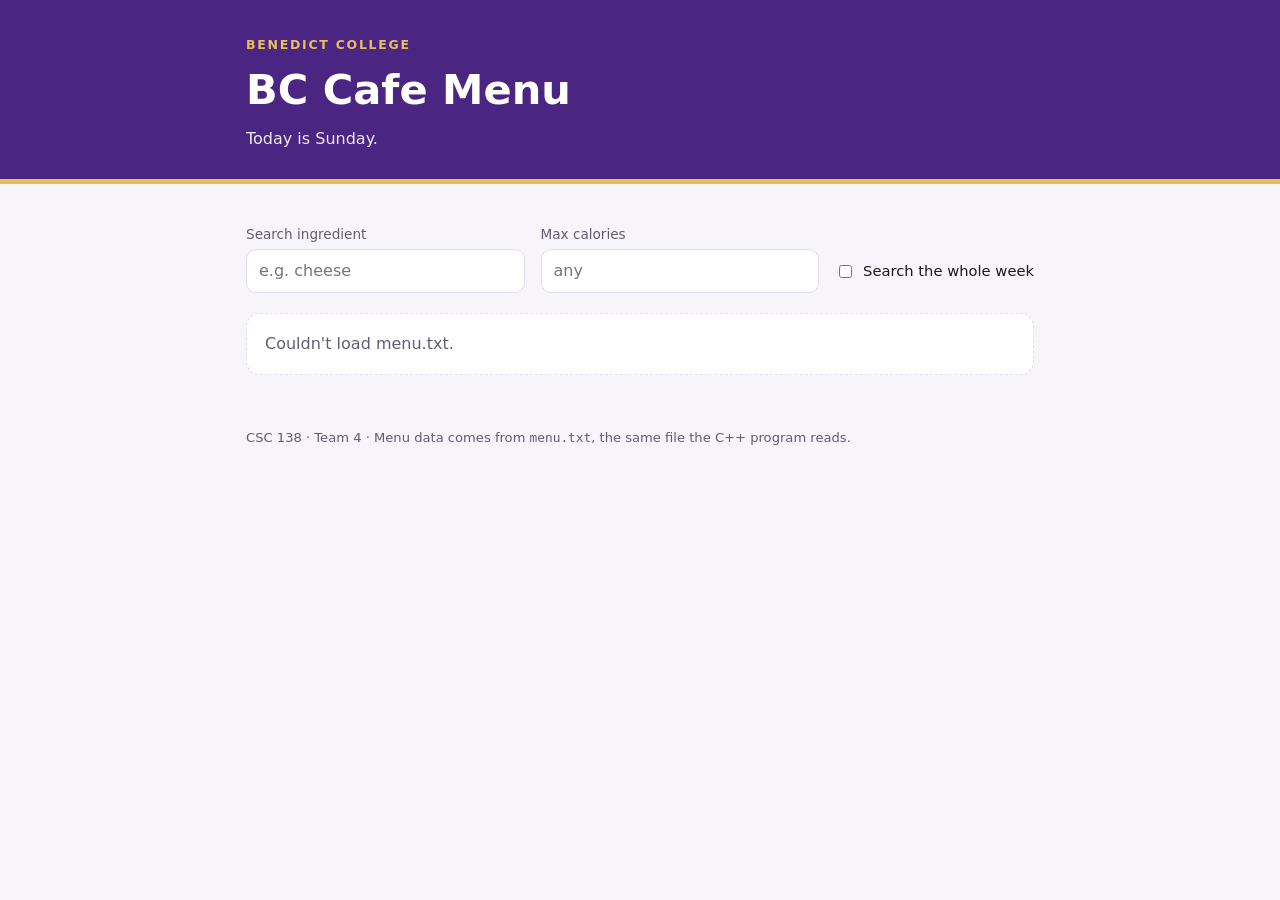
==== site/index.html @ 8dce64fe "BC Cafe menu: C++ program, tests, and website Co-Authored-By: Claude Opus 5.5 <noreply@anthropic.com" ====
<!doctype html>
<html lang="en">
<head>
  <meta charset="utf-8">
  <meta name="viewport" content="width=device-width, initial-scale=1">
  <title>BC Cafe Menu</title>
  <meta name="description" content="What the Benedict College cafe is serving today.">
  <link rel="stylesheet" href="style.css">
</head>
<body>
  <header class="top">
    <div class="wrap">
      <p class="eyebrow">Benedict College</p>
      <h1>BC Cafe Menu</h1>
      <p class="today-line" id="todayLine">Loading…</p>
    </div>
  </header>

  <main class="wrap">
    <nav class="days" id="dayTabs" aria-label="Day of the week"></nav>

    <section class="tools" aria-label="Filters">
      <label class="field">
        <span>Search ingredient</span>
        <input id="search" type="search" placeholder="e.g. cheese" autocomplete="off">
      </label>
      <label class="field">
        <span>Max calories</span>
        <input id="maxCal" type="number" min="10" max="1000" step="10" placeholder="any">
      </label>
      <label class="check">
        <input id="allWeek" type="checkbox">
        <span>Search the whole week</span>
      </label>
    </section>

    <div id="results" aria-live="polite"></div>
  </main>

  <footer class="wrap foot">
    <p>CSC 138 · Team 4 · Menu data comes from <code>menu.txt</code>, the same file the C++ program reads.</p>
  </footer>

  <script src="app.js"></script>
</body>
</html>
---- site/style.css ----
:root {
  --bg: #f7f5fa;
  --surface: #ffffff;
  --text: #1d1726;
  --muted: #645b70;
  --line: #e3dcec;
  --purple: #4b2582;
  --purple-soft: #ece4f7;
  --gold: #c99a1a;
  --gold-soft: #fbf1d6;
  --radius: 14px;
  font-family: system-ui, -apple-system, "Segoe UI", Roboto, sans-serif;
}

@media (prefers-color-scheme: dark) {
  :root {
    --bg: #131019;
    --surface: #1d1826;
    --text: #efeaf6;
    --muted: #a69cb4;
    --line: #2f2840;
    --purple: #b597ec;
    --purple-soft: #2b2140;
    --gold: #e6bf55;
    --gold-soft: #33290f;
  }
}

* { box-sizing: border-box; }

body {
  margin: 0;
  background: var(--bg);
  color: var(--text);
  line-height: 1.5;
}

.wrap {
  max-width: 820px;
  margin: 0 auto;
  padding: 0 16px;
}

.top {
  background: #4b2582;
  color: #fff;
  padding: 36px 0 28px;
  border-bottom: 5px solid #e6bf55;
}
.eyebrow {
  margin: 0;
  text-transform: uppercase;
  letter-spacing: .14em;
  font-size: .78rem;
  color: #e6bf55;
  font-weight: 600;
}
.top h1 { margin: 4px 0 6px; font-size: clamp(1.8rem, 6vw, 2.6rem); }
.today-line { margin: 0; opacity: .9; }

.days {
  display: flex;
  gap: 6px;
  overflow-x: auto;
  padding: 20px 0 4px;
  scrollbar-width: thin;
}
.days button {
  flex: 0 0 auto;
  border: 1px solid var(--line);
  background: var(--surface);
  color: var(--text);
  border-radius: 999px;
  padding: 8px 14px;
  font: inherit;
  font-size: .92rem;
  cursor: pointer;
}
.days button[aria-pressed="true"] {
  background: var(--purple);
  border-color: var(--purple);
  color: var(--bg);
  font-weight: 600;
}
.days button .dot {
  display: inline-block;
  width: 6px; height: 6px;
  border-radius: 50%;
  background: var(--gold);
  margin-left: 6px;
  vertical-align: middle;
}

.tools {
  display: flex;
  flex-wrap: wrap;
  gap: 12px 16px;
  align-items: end;
  margin: 16px 0 8px;
}
.field { display: grid; gap: 4px; font-size: .85rem; color: var(--muted); flex: 1 1 160px; }
.field input {
  font: inherit;
  font-size: 1rem;
  color: var(--text);
  background: var(--surface);
  border: 1px solid var(--line);
  border-radius: 10px;
  padding: 9px 12px;
  width: 100%;
}
.field input:focus { outline: 2px solid var(--purple); outline-offset: 1px; }
.check { display: flex; gap: 8px; align-items: center; font-size: .92rem; padding-bottom: 10px; }

.meal { margin: 22px 0; }
.meal h2 {
  font-size: .8rem;
  text-transform: uppercase;
  letter-spacing: .12em;
  color: var(--muted);
  margin: 0 0 8px;
}
.day-heading { font-size: 1.25rem; margin: 28px 0 0; }

.card {
  background: var(--surface);
  border: 1px solid var(--line);
  border-radius: var(--radius);
  padding: 14px 16px;
  margin-bottom: 10px;
  display: grid;
  grid-template-columns: 1fr auto;
  gap: 4px 12px;
}
.card h3 { margin: 0; font-size: 1.08rem; }
.cal {
  align-self: start;
  background: var(--gold-soft);
  color: var(--text);
  border-radius: 999px;
  padding: 2px 10px;
  font-size: .85rem;
  font-weight: 600;
  white-space: nowrap;
}
.where { grid-column: 1 / -1; font-size: .8rem; color: var(--purple); font-weight: 600; margin: 0; }
.ingredients { grid-column: 1 / -1; display: flex; flex-wrap: wrap; gap: 6px; margin: 6px 0 0; padding: 0; list-style: none; }
.ingredients li {
  font-size: .82rem;
  background: var(--purple-soft);
  border-radius: 6px;
  padding: 2px 8px;
}
.ingredients li.hit { background: var(--gold); color: #1d1726; font-weight: 600; }

.empty { color: var(--muted); font-style: italic; margin: 4px 0 0; }
.notice {
  background: var(--surface);
  border: 1px dashed var(--line);
  border-radius: var(--radius);
  padding: 18px;
  color: var(--muted);
  margin-top: 20px;
}

.foot { color: var(--muted); font-size: .82rem; padding-top: 24px; padding-bottom: 40px; }
.foot code { font-size: .8rem; }
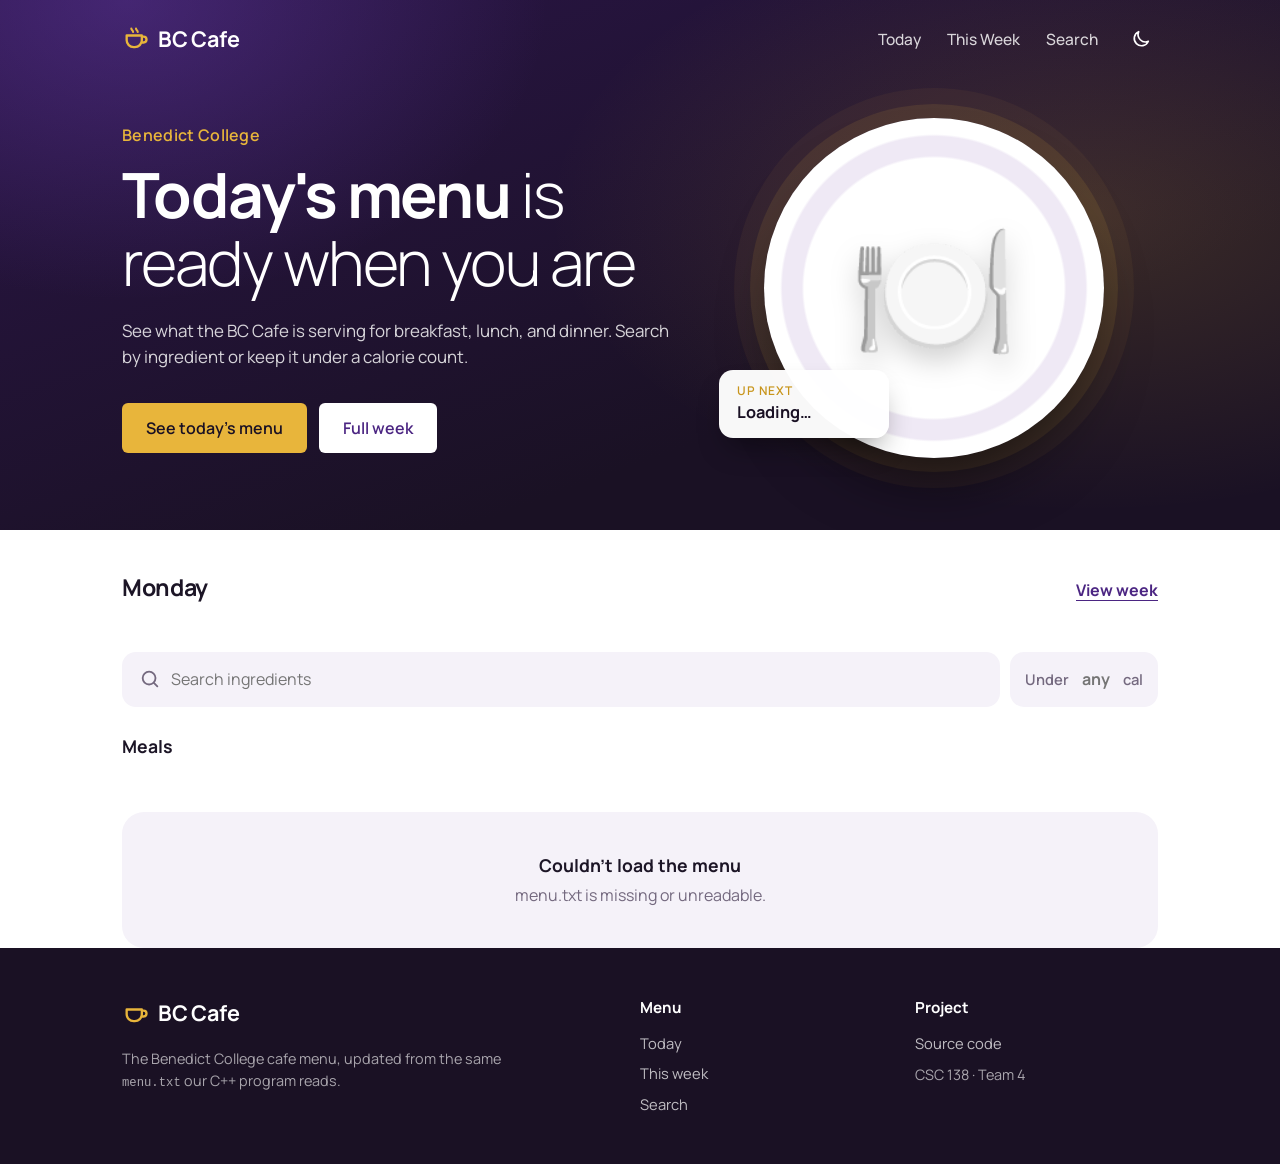
==== commit 0631b01c: "Redesign website: purple & gold, Manrope, app-style cards and detail sheet Co-Authored-By: Claude Op" ====
--- a/site/index.html
+++ b/site/index.html
@@ -2,44 +2,156 @@
 <html lang="en">
 <head>
   <meta charset="utf-8">
-  <meta name="viewport" content="width=device-width, initial-scale=1">
+  <meta name="viewport" content="width=device-width, initial-scale=1, viewport-fit=cover">
   <title>BC Cafe Menu</title>
   <meta name="description" content="What the Benedict College cafe is serving today.">
+  <meta name="theme-color" content="#1a1124">
+  <link rel="preload" href="fonts/Manrope-Variable.woff" as="font" type="font/woff" crossorigin>
   <link rel="stylesheet" href="style.css">
+  <script>
+    try { var t = localStorage.getItem("bc-theme"); if (t) document.documentElement.dataset.theme = t; } catch (e) {}
+  </script>
 </head>
 <body>
-  <header class="top">
-    <div class="wrap">
-      <p class="eyebrow">Benedict College</p>
-      <h1>BC Cafe Menu</h1>
-      <p class="today-line" id="todayLine">Loading…</p>
+  <!-- HERO -->
+  <header class="hero" id="top">
+    <nav class="nav wrap">
+      <a class="brand" href="#top" aria-label="BC Cafe home">
+        <svg viewBox="0 0 24 24" aria-hidden="true"><path d="M4 9h13v4a6 6 0 0 1-6 6H10a6 6 0 0 1-6-6V9Zm13 1h1.5a2.5 2.5 0 0 1 0 5H17" fill="none" stroke="currentColor" stroke-width="2" stroke-linejoin="round"/><path d="M8 3c0 1.5 1.5 1.5 1.5 3M12 3c0 1.5 1.5 1.5 1.5 3" fill="none" stroke="currentColor" stroke-width="1.8" stroke-linecap="round"/></svg>
+        <span>BC Cafe</span>
+      </a>
+      <div class="nav-links">
+        <a href="#menu" data-jump="today">Today</a>
+        <a href="#menu" data-jump="week">This Week</a>
+        <a href="#menu" data-jump="search">Search</a>
+        <button class="icon-btn" id="themeBtn" type="button" aria-label="Toggle dark mode">
+          <svg viewBox="0 0 24 24" aria-hidden="true"><path d="M20 14.5A8 8 0 0 1 9.5 4a8 8 0 1 0 10.5 10.5Z" fill="none" stroke="currentColor" stroke-width="1.8" stroke-linejoin="round"/></svg>
+        </button>
+      </div>
+    </nav>
+
+    <div class="hero-body wrap">
+      <div class="hero-copy">
+        <p class="kicker" id="heroDate">Benedict College</p>
+        <h1><strong>Today's menu</strong> is<br>ready when you are</h1>
+        <p class="lede">See what the BC Cafe is serving for breakfast, lunch, and dinner. Search by ingredient or keep it under a calorie count.</p>
+        <div class="hero-actions">
+          <a class="btn btn-gold" href="#menu" data-jump="today">See today's menu</a>
+          <a class="btn btn-ghost" href="#menu" data-jump="week">Full week</a>
+        </div>
+      </div>
+
+      <div class="hero-plate" aria-hidden="true">
+        <div class="plate"><span id="heroEmoji">🍽️</span></div>
+        <div class="hero-tag" id="heroTag">
+          <span class="tag-label">Up next</span>
+          <span class="tag-name">Loading…</span>
+        </div>
+      </div>
     </div>
   </header>
 
-  <main class="wrap">
-    <nav class="days" id="dayTabs" aria-label="Day of the week"></nav>
+  <main id="menu" class="wrap">
+    <!-- Featured banner (like the app's promo card) -->
+    <section class="feature" id="feature" hidden>
+      <div class="feature-copy">
+        <p class="feature-label" id="featureLabel">Today's lunch</p>
+        <h2 id="featureName">—</h2>
+        <button class="pill-light" id="featureBtn" type="button">View details</button>
+      </div>
+      <div class="feature-art" id="featureArt" aria-hidden="true"></div>
+    </section>
 
-    <section class="tools" aria-label="Filters">
-      <label class="field">
-        <span>Search ingredient</span>
-        <input id="search" type="search" placeholder="e.g. cheese" autocomplete="off">
+    <!-- Day picker -->
+    <div class="section-head">
+      <h2 id="dayTitle">Monday</h2>
+      <button class="link-btn" id="weekToggle" type="button">View week</button>
+    </div>
+    <div class="days" id="dayTabs" role="tablist" aria-label="Day of the week"></div>
+
+    <!-- Search + calories -->
+    <div class="filters">
+      <label class="search">
+        <svg viewBox="0 0 24 24" aria-hidden="true"><circle cx="11" cy="11" r="7" fill="none" stroke="currentColor" stroke-width="2"/><path d="m20 20-3.5-3.5" stroke="currentColor" stroke-width="2" stroke-linecap="round"/></svg>
+        <input id="search" type="search" placeholder="Search ingredients" autocomplete="off" aria-label="Search ingredient">
       </label>
-      <label class="field">
-        <span>Max calories</span>
-        <input id="maxCal" type="number" min="10" max="1000" step="10" placeholder="any">
+      <label class="cal-filter">
+        <span>Under</span>
+        <input id="maxCal" type="number" min="10" max="1000" step="50" placeholder="any" aria-label="Maximum calories">
+        <span>cal</span>
       </label>
-      <label class="check">
-        <input id="allWeek" type="checkbox">
-        <span>Search the whole week</span>
-      </label>
-    </section>
+    </div>
+
+    <!-- Meal chips -->
+    <div class="section-head small">
+      <h3>Meals</h3>
+    </div>
+    <div class="chips" id="mealChips"></div>
 
     <div id="results" aria-live="polite"></div>
   </main>
 
-  <footer class="wrap foot">
-    <p>CSC 138 · Team 4 · Menu data comes from <code>menu.txt</code>, the same file the C++ program reads.</p>
+  <footer class="footer">
+    <div class="wrap footer-grid">
+      <div>
+        <a class="brand" href="#top">
+          <svg viewBox="0 0 24 24" aria-hidden="true"><path d="M4 9h13v4a6 6 0 0 1-6 6H10a6 6 0 0 1-6-6V9Zm13 1h1.5a2.5 2.5 0 0 1 0 5H17" fill="none" stroke="currentColor" stroke-width="2" stroke-linejoin="round"/></svg>
+          <span>BC Cafe</span>
+        </a>
+        <p class="muted">The Benedict College cafe menu, updated from the same <code>menu.txt</code> our C++ program reads.</p>
+      </div>
+      <div>
+        <h4>Menu</h4>
+        <a href="#menu" data-jump="today">Today</a>
+        <a href="#menu" data-jump="week">This week</a>
+        <a href="#menu" data-jump="search">Search</a>
+      </div>
+      <div>
+        <h4>Project</h4>
+        <a href="https://github.com/plutani07/bc-cafe-menu">Source code</a>
+        <span class="muted">CSC 138 · Team 4</span>
+      </div>
+    </div>
   </footer>
+
+  <!-- Mobile bottom nav (like the app) -->
+  <nav class="bottom-nav" aria-label="Quick navigation">
+    <button type="button" data-jump="today" class="active" aria-label="Today">
+      <svg viewBox="0 0 24 24" aria-hidden="true"><path d="M4 11 12 4l8 7v8a1 1 0 0 1-1 1h-4v-6H9v6H5a1 1 0 0 1-1-1v-8Z" fill="none" stroke="currentColor" stroke-width="1.8" stroke-linejoin="round"/></svg>
+      <span>Today</span>
+    </button>
+    <button type="button" data-jump="week" aria-label="This week">
+      <svg viewBox="0 0 24 24" aria-hidden="true"><rect x="4" y="5" width="16" height="15" rx="2" fill="none" stroke="currentColor" stroke-width="1.8"/><path d="M4 10h16M9 3v4M15 3v4" stroke="currentColor" stroke-width="1.8" stroke-linecap="round"/></svg>
+      <span>Week</span>
+    </button>
+    <button type="button" data-jump="search" aria-label="Search">
+      <svg viewBox="0 0 24 24" aria-hidden="true"><circle cx="11" cy="11" r="7" fill="none" stroke="currentColor" stroke-width="1.8"/><path d="m20 20-3.5-3.5" stroke="currentColor" stroke-width="1.8" stroke-linecap="round"/></svg>
+      <span>Search</span>
+    </button>
+  </nav>
+
+  <!-- Item detail sheet (like the app's detail screen) -->
+  <div class="sheet-backdrop" id="sheetBackdrop" hidden></div>
+  <section class="sheet" id="sheet" role="dialog" aria-modal="true" aria-labelledby="sheetName" hidden>
+    <div class="sheet-art" id="sheetArt">
+      <button class="round-btn" id="sheetClose" type="button" aria-label="Close">
+        <svg viewBox="0 0 24 24" aria-hidden="true"><path d="m15 5-7 7 7 7" fill="none" stroke="currentColor" stroke-width="2.2" stroke-linecap="round" stroke-linejoin="round"/></svg>
+      </button>
+    </div>
+    <div class="sheet-body">
+      <h2 id="sheetName">—</h2>
+      <p class="sheet-meta" id="sheetMeta"></p>
+      <h3>Calories</h3>
+      <div class="cal-meter"><div class="cal-fill" id="sheetCalFill"></div></div>
+      <p class="cal-note" id="sheetCalNote"></p>
+      <h3>Ingredients</h3>
+      <ul class="sheet-ingredients" id="sheetIngredients"></ul>
+      <div class="sheet-bar">
+        <span id="sheetWhen">—</span>
+        <strong id="sheetCal">— cal</strong>
+      </div>
+    </div>
+  </section>
 
   <script src="app.js"></script>
 </body>
--- a/site/style.css
+++ b/site/style.css
@@ -1,167 +1,636 @@
+/* BC Cafe — Benedict purple & gold, Manrope */
+@font-face {
+  font-family: "Manrope";
+  src: url("fonts/Manrope-Variable.woff") format("woff");
+  font-weight: 200 800;
+  font-style: normal;
+  font-display: swap;
+}
+
 :root {
-  --bg: #f7f5fa;
-  --surface: #ffffff;
-  --text: #1d1726;
-  --muted: #645b70;
-  --line: #e3dcec;
   --purple: #4b2582;
-  --purple-soft: #ece4f7;
-  --gold: #c99a1a;
-  --gold-soft: #fbf1d6;
-  --radius: 14px;
-  font-family: system-ui, -apple-system, "Segoe UI", Roboto, sans-serif;
+  --purple-deep: #2a1547;
+  --purple-ink: #1a1124;
+  --gold: #e8b53b;
+  --gold-deep: #c8951c;
+
+  --bg: #ffffff;
+  --surface: #f5f2f9;
+  --card: #ffffff;
+  --text: #1c1526;
+  --muted: #74697f;
+  --line: #ebe5f1;
+  --chip: #f1edf6;
+  --accent: var(--purple);
+  --accent-text: #ffffff;
+  --shadow: 0 10px 30px -12px rgba(42, 21, 71, .18);
+
+  --radius: 18px;
+  font-family: "Manrope", system-ui, -apple-system, "Segoe UI", sans-serif;
 }
 
 @media (prefers-color-scheme: dark) {
-  :root {
-    --bg: #131019;
-    --surface: #1d1826;
-    --text: #efeaf6;
-    --muted: #a69cb4;
-    --line: #2f2840;
-    --purple: #b597ec;
-    --purple-soft: #2b2140;
-    --gold: #e6bf55;
-    --gold-soft: #33290f;
+  :root:not([data-theme="light"]) {
+    --bg: #141019;
+    --surface: #1c1723;
+    --card: #211b29;
+    --text: #f2edf7;
+    --muted: #a99db6;
+    --line: #2e2639;
+    --chip: #2a2333;
+    --accent: var(--gold);
+    --accent-text: #1a1124;
+    --shadow: 0 10px 30px -12px rgba(0, 0, 0, .5);
   }
 }
+:root[data-theme="dark"] {
+  --bg: #141019;
+  --surface: #1c1723;
+  --card: #211b29;
+  --text: #f2edf7;
+  --muted: #a99db6;
+  --line: #2e2639;
+  --chip: #2a2333;
+  --accent: var(--gold);
+  --accent-text: #1a1124;
+  --shadow: 0 10px 30px -12px rgba(0, 0, 0, .5);
+}
 
 * { box-sizing: border-box; }
-
+html { scroll-behavior: smooth; }
 body {
   margin: 0;
   background: var(--bg);
   color: var(--text);
-  line-height: 1.5;
-}
-
-.wrap {
-  max-width: 820px;
-  margin: 0 auto;
-  padding: 0 16px;
-}
-
-.top {
-  background: #4b2582;
+  line-height: 1.55;
+  -webkit-font-smoothing: antialiased;
+}
+button { font: inherit; }
+a { color: inherit; }
+svg { width: 22px; height: 22px; flex: none; }
+
+.wrap { max-width: 1100px; margin: 0 auto; padding: 0 16px; }
+@media (min-width: 720px) { .wrap { padding: 0 32px; } }
+
+/* ---------- HERO ---------- */
+.hero {
   color: #fff;
-  padding: 36px 0 28px;
-  border-bottom: 5px solid #e6bf55;
-}
-.eyebrow {
+  background:
+    radial-gradient(900px 500px at 85% 40%, rgba(232, 181, 59, .16), transparent 60%),
+    radial-gradient(700px 500px at 10% 0%, rgba(120, 70, 200, .35), transparent 60%),
+    linear-gradient(160deg, #2a1547 0%, #1a1124 70%);
+  padding-bottom: 72px;
+  position: relative;
+  overflow: hidden;
+}
+.nav {
+  display: flex;
+  align-items: center;
+  justify-content: space-between;
+  padding-top: 22px;
+  padding-bottom: 22px;
+}
+.brand {
+  display: inline-flex;
+  align-items: center;
+  gap: 8px;
+  text-decoration: none;
+  font-weight: 700;
+  font-size: 1.35rem;
+  letter-spacing: -.01em;
+}
+.brand svg { width: 28px; height: 28px; color: var(--gold); }
+.nav-links { display: flex; align-items: center; gap: 26px; }
+.nav-links a {
+  text-decoration: none;
+  font-weight: 500;
+  opacity: .82;
+  font-size: .97rem;
+}
+.nav-links a:hover { opacity: 1; }
+.icon-btn {
+  background: none;
+  border: 0;
+  color: inherit;
+  cursor: pointer;
+  padding: 6px;
+  border-radius: 50%;
+  display: grid;
+  place-items: center;
+}
+.icon-btn:hover { background: rgba(255,255,255,.08); }
+@media (max-width: 719px) {
+  .nav-links a { display: none; }
+}
+
+.hero-body {
+  display: grid;
+  grid-template-columns: 1.1fr .9fr;
+  align-items: center;
+  gap: 40px;
+  padding-top: 40px;
+}
+.kicker {
+  color: var(--gold);
+  font-weight: 600;
+  letter-spacing: .02em;
+  margin: 0 0 14px;
+}
+.hero h1 {
+  font-weight: 300;
+  font-size: clamp(2.2rem, 5.4vw, 3.9rem);
+  line-height: 1.08;
+  letter-spacing: -.025em;
   margin: 0;
-  text-transform: uppercase;
-  letter-spacing: .14em;
-  font-size: .78rem;
-  color: #e6bf55;
+}
+.hero h1 strong { font-weight: 700; }
+.lede {
+  font-size: 1.06rem;
+  max-width: 34em;
+  opacity: .82;
+  margin: 22px 0 32px;
+}
+.hero-actions { display: flex; flex-wrap: wrap; gap: 12px; }
+.btn {
+  display: inline-flex;
+  align-items: center;
+  justify-content: center;
+  text-decoration: none;
   font-weight: 600;
-}
-.top h1 { margin: 4px 0 6px; font-size: clamp(1.8rem, 6vw, 2.6rem); }
-.today-line { margin: 0; opacity: .9; }
-
+  padding: 13px 24px;
+  border-radius: 6px;
+  transition: transform .15s ease, background .15s ease;
+}
+.btn:hover { transform: translateY(-1px); }
+.btn-gold { background: var(--gold); color: #1a1124; }
+.btn-gold:hover { background: #f2c457; }
+.btn-ghost { background: #fff; color: var(--purple); }
+
+.hero-plate { position: relative; display: grid; place-items: center; min-height: 340px; }
+.plate {
+  width: min(340px, 70vw);
+  aspect-ratio: 1;
+  border-radius: 50%;
+  display: grid;
+  place-items: center;
+  background:
+    radial-gradient(circle at 50% 50%, #fff 0 54%, #efe9f5 55% 63%, #fff 64% 100%);
+  box-shadow:
+    0 40px 60px -20px rgba(0,0,0,.6),
+    0 0 0 14px rgba(232,181,59,.10),
+    0 0 0 30px rgba(232,181,59,.05);
+}
+.plate span { font-size: clamp(5rem, 13vw, 8.5rem); line-height: 1; filter: drop-shadow(0 12px 14px rgba(0,0,0,.18)); }
+.hero-tag {
+  position: absolute;
+  bottom: 6%;
+  left: 2%;
+  background: rgba(255,255,255,.97);
+  color: var(--purple-ink);
+  border-radius: 14px;
+  padding: 12px 18px;
+  box-shadow: 0 16px 30px -10px rgba(0,0,0,.45);
+  display: grid;
+  min-width: 170px;
+}
+.tag-label { font-size: .75rem; font-weight: 600; color: var(--gold-deep); text-transform: uppercase; letter-spacing: .08em; }
+.tag-name { font-weight: 700; font-size: 1.02rem; }
+
+@media (max-width: 859px) {
+  .hero { padding-bottom: 48px; }
+  .hero-body { grid-template-columns: 1fr; gap: 28px; padding-top: 16px; }
+  .hero-plate { min-height: 0; order: -1; justify-items: center; }
+  .plate { width: min(190px, 52vw); }
+  .lede { font-size: 1rem; margin: 16px 0 24px; }
+  .hero-tag { left: auto; right: 0; bottom: 0; min-width: 0; padding: 10px 14px; }
+}
+
+/* ---------- MAIN ---------- */
+main { padding-top: 0; padding-bottom: 60px; }
+
+.feature {
+  position: relative;
+  margin-top: -36px;
+  background: linear-gradient(120deg, var(--purple) 0%, #6a3bb0 100%);
+  color: #fff;
+  border-radius: 22px;
+  padding: 26px 26px;
+  display: grid;
+  grid-template-columns: 1fr auto;
+  align-items: center;
+  overflow: hidden;
+  box-shadow: 0 24px 40px -22px rgba(75, 37, 130, .7);
+  z-index: 2;
+}
+.feature::after {
+  content: "";
+  position: absolute;
+  width: 220px; height: 220px;
+  right: -60px; bottom: -110px;
+  border-radius: 50%;
+  background: rgba(232,181,59,.22);
+}
+.feature-label { margin: 0; font-weight: 600; color: var(--gold); font-size: .9rem; }
+.feature h2 { margin: 4px 0 16px; font-size: clamp(1.35rem, 3.4vw, 1.9rem); font-weight: 700; letter-spacing: -.015em; line-height: 1.2; }
+.pill-light {
+  background: #fff;
+  color: var(--purple);
+  border: 0;
+  border-radius: 999px;
+  padding: 10px 20px;
+  font-weight: 700;
+  cursor: pointer;
+}
+.feature-art {
+  font-size: clamp(3.6rem, 10vw, 5.5rem);
+  line-height: 1;
+  position: relative;
+  z-index: 1;
+  padding-left: 12px;
+  filter: drop-shadow(0 14px 14px rgba(0,0,0,.25));
+}
+
+.section-head {
+  display: flex;
+  justify-content: space-between;
+  align-items: baseline;
+  margin: 40px 0 14px;
+}
+.section-head h2 { margin: 0; font-size: 1.45rem; font-weight: 700; letter-spacing: -.015em; }
+.section-head.small { margin-top: 26px; margin-bottom: 12px; }
+.section-head h3 { margin: 0; font-size: 1.1rem; font-weight: 700; }
+.link-btn {
+  background: none;
+  border: 0;
+  color: var(--accent);
+  font-weight: 700;
+  text-decoration: underline;
+  text-underline-offset: 4px;
+  cursor: pointer;
+  padding: 0;
+}
+
+/* Day pills */
 .days {
   display: flex;
-  gap: 6px;
+  gap: 10px;
   overflow-x: auto;
-  padding: 20px 0 4px;
-  scrollbar-width: thin;
-}
-.days button {
+  padding: 4px 2px 10px;
+  scrollbar-width: none;
+}
+.days::-webkit-scrollbar { display: none; }
+.day {
   flex: 0 0 auto;
+  min-width: 64px;
+  display: grid;
+  justify-items: center;
+  gap: 2px;
+  padding: 12px 10px;
+  border-radius: 16px;
   border: 1px solid var(--line);
+  background: var(--card);
+  color: var(--text);
+  cursor: pointer;
+  transition: background .15s ease, transform .15s ease;
+}
+.day:hover { transform: translateY(-1px); }
+.day .d-short { font-size: .78rem; color: var(--muted); font-weight: 600; text-transform: uppercase; letter-spacing: .06em; }
+.day .d-count { font-size: 1.15rem; font-weight: 800; }
+.day .d-today { font-size: .66rem; font-weight: 700; color: var(--gold-deep); height: 1em; }
+.day[aria-selected="true"] {
+  background: var(--accent);
+  border-color: var(--accent);
+  color: var(--accent-text);
+}
+.day[aria-selected="true"] .d-short,
+.day[aria-selected="true"] .d-today { color: inherit; opacity: .85; }
+
+/* Filters */
+.filters { display: flex; gap: 10px; margin-top: 18px; }
+.search input::-webkit-search-cancel-button { -webkit-appearance: none; }
+.search {
+  flex: 1 1 0;
+  min-width: 0;
+  display: flex;
+  align-items: center;
+  gap: 10px;
   background: var(--surface);
+  border-radius: 14px;
+  padding: 0 16px;
+  color: var(--muted);
+  border: 1px solid transparent;
+}
+.search:focus-within, .cal-filter:focus-within { border-color: var(--accent); }
+.search input, .cal-filter input {
+  border: 0;
+  background: transparent;
   color: var(--text);
-  border-radius: 999px;
-  padding: 8px 14px;
-  font: inherit;
-  font-size: .92rem;
-  cursor: pointer;
-}
-.days button[aria-pressed="true"] {
-  background: var(--purple);
-  border-color: var(--purple);
-  color: var(--bg);
-  font-weight: 600;
-}
-.days button .dot {
-  display: inline-block;
-  width: 6px; height: 6px;
-  border-radius: 50%;
-  background: var(--gold);
-  margin-left: 6px;
-  vertical-align: middle;
-}
-
-.tools {
-  display: flex;
-  flex-wrap: wrap;
-  gap: 12px 16px;
-  align-items: end;
-  margin: 16px 0 8px;
-}
-.field { display: grid; gap: 4px; font-size: .85rem; color: var(--muted); flex: 1 1 160px; }
-.field input {
   font: inherit;
   font-size: 1rem;
+  outline: none;
+  width: 100%;
+  padding: 14px 0;
+}
+.cal-filter {
+  display: flex;
+  align-items: center;
+  gap: 8px;
+  background: var(--surface);
+  border-radius: 14px;
+  padding: 0 16px;
+  color: var(--muted);
+  font-weight: 600;
+  font-size: .92rem;
+  border: 1px solid transparent;
+}
+.cal-filter { flex: none; gap: 4px; padding: 0 14px; }
+.cal-filter input { width: 46px; text-align: center; font-weight: 700; -moz-appearance: textfield; }
+.cal-filter input::-webkit-outer-spin-button,
+.cal-filter input::-webkit-inner-spin-button { -webkit-appearance: none; margin: 0; }
+@media (max-width: 420px) { .cal-filter > span:first-child { display: none; } }
+
+/* Meal chips */
+.chips { display: flex; gap: 10px; overflow-x: auto; padding: 2px 2px 8px; scrollbar-width: none; }
+.chips::-webkit-scrollbar { display: none; }
+.chip {
+  flex: 0 0 auto;
+  display: inline-flex;
+  align-items: center;
+  gap: 10px;
+  border: 0;
+  border-radius: 999px;
+  padding: 6px 18px 6px 6px;
+  background: var(--chip);
   color: var(--text);
-  background: var(--surface);
-  border: 1px solid var(--line);
-  border-radius: 10px;
-  padding: 9px 12px;
-  width: 100%;
-}
-.field input:focus { outline: 2px solid var(--purple); outline-offset: 1px; }
-.check { display: flex; gap: 8px; align-items: center; font-size: .92rem; padding-bottom: 10px; }
-
-.meal { margin: 22px 0; }
-.meal h2 {
-  font-size: .8rem;
+  font-weight: 600;
+  cursor: pointer;
+}
+.chip .chip-ico {
+  width: 34px; height: 34px;
+  border-radius: 50%;
+  background: var(--card);
+  display: grid;
+  place-items: center;
+  font-size: 1.05rem;
+}
+.chip[aria-pressed="true"] { background: var(--accent); color: var(--accent-text); }
+.chip[aria-pressed="true"] .chip-ico { background: rgba(255,255,255,.95); }
+
+/* Results */
+.day-block h2 {
+  font-size: 1.25rem;
+  margin: 36px 0 0;
+  letter-spacing: -.01em;
+}
+.meals-row {
+  display: grid;
+  gap: 8px 20px;
+  grid-template-columns: repeat(auto-fit, minmax(min(100%, 300px), 1fr));
+  align-items: start;
+}
+.meal-block { margin-top: 26px; }
+.meal-block > h3 {
+  margin: 0 0 12px;
+  font-size: .78rem;
   text-transform: uppercase;
   letter-spacing: .12em;
   color: var(--muted);
-  margin: 0 0 8px;
-}
-.day-heading { font-size: 1.25rem; margin: 28px 0 0; }
-
-.card {
-  background: var(--surface);
+  font-weight: 700;
+}
+.grid {
+  display: grid;
+  gap: 14px;
+  grid-template-columns: 1fr;
+}
+.item {
+  display: grid;
+  grid-template-columns: 104px 1fr;
+  gap: 16px;
+  align-items: center;
+  background: var(--card);
   border: 1px solid var(--line);
   border-radius: var(--radius);
-  padding: 14px 16px;
-  margin-bottom: 10px;
-  display: grid;
-  grid-template-columns: 1fr auto;
-  gap: 4px 12px;
-}
-.card h3 { margin: 0; font-size: 1.08rem; }
-.cal {
-  align-self: start;
-  background: var(--gold-soft);
-  color: var(--text);
-  border-radius: 999px;
-  padding: 2px 10px;
-  font-size: .85rem;
-  font-weight: 600;
-  white-space: nowrap;
-}
-.where { grid-column: 1 / -1; font-size: .8rem; color: var(--purple); font-weight: 600; margin: 0; }
-.ingredients { grid-column: 1 / -1; display: flex; flex-wrap: wrap; gap: 6px; margin: 6px 0 0; padding: 0; list-style: none; }
-.ingredients li {
-  font-size: .82rem;
-  background: var(--purple-soft);
-  border-radius: 6px;
-  padding: 2px 8px;
-}
-.ingredients li.hit { background: var(--gold); color: #1d1726; font-weight: 600; }
-
-.empty { color: var(--muted); font-style: italic; margin: 4px 0 0; }
-.notice {
+  padding: 12px;
+  box-shadow: var(--shadow);
+  cursor: pointer;
+  text-align: left;
+  color: inherit;
+  transition: transform .15s ease, border-color .15s ease;
+  position: relative;
+  width: 100%;
+}
+.item:hover { transform: translateY(-2px); border-color: var(--accent); }
+.thumb {
+  width: 104px;
+  aspect-ratio: 1;
+  border-radius: 14px;
+  display: grid;
+  place-items: center;
+  font-size: 3rem;
+  overflow: hidden;
+  position: relative;
+}
+.thumb img { width: 100%; height: 100%; object-fit: cover; position: absolute; inset: 0; }
+.item-body { min-width: 0; padding-right: 30px; }
+.item-name { margin: 0; font-size: 1.08rem; font-weight: 700; line-height: 1.25; }
+.item-ing {
+  margin: 4px 0 8px;
+  color: var(--muted);
+  font-size: .86rem;
+  overflow: hidden;
+  display: -webkit-box;
+  -webkit-line-clamp: 2;
+  -webkit-box-orient: vertical;
+}
+.item-ing mark { background: none; color: var(--accent); font-weight: 700; }
+.item-cal { font-weight: 700; color: var(--gold-deep); font-size: .98rem; }
+:root[data-theme="dark"] .item-cal { color: var(--gold); }
+@media (prefers-color-scheme: dark) { :root:not([data-theme="light"]) .item-cal { color: var(--gold); } }
+.item-where { display: block; font-size: .74rem; font-weight: 700; color: var(--accent); text-transform: uppercase; letter-spacing: .06em; margin-bottom: 2px; }
+.plus {
+  position: absolute;
+  right: 12px;
+  bottom: 12px;
+  width: 28px; height: 28px;
+  border-radius: 50%;
+  background: var(--accent);
+  color: var(--accent-text);
+  display: grid;
+  place-items: center;
+}
+.plus svg { width: 16px; height: 16px; }
+
+.empty-meal {
   background: var(--surface);
-  border: 1px dashed var(--line);
   border-radius: var(--radius);
   padding: 18px;
   color: var(--muted);
-  margin-top: 20px;
-}
-
-.foot { color: var(--muted); font-size: .82rem; padding-top: 24px; padding-bottom: 40px; }
-.foot code { font-size: .8rem; }
+  font-weight: 500;
+}
+.notice {
+  margin-top: 30px;
+  text-align: center;
+  padding: 40px 20px;
+  background: var(--surface);
+  border-radius: 22px;
+  color: var(--muted);
+}
+.notice strong { display: block; color: var(--text); font-size: 1.1rem; margin-bottom: 4px; }
+
+/* ---------- FOOTER ---------- */
+.footer {
+  background: var(--purple-ink);
+  color: #fff;
+  padding: 48px 0 40px;
+}
+.footer-grid {
+  display: grid;
+  grid-template-columns: 2fr 1fr 1fr;
+  gap: 32px;
+}
+.footer .brand svg { color: var(--gold); }
+.footer h4 { margin: 0 0 12px; font-size: .95rem; }
+.footer a:not(.brand) { display: block; text-decoration: none; opacity: .72; margin-bottom: 8px; font-size: .92rem; }
+.footer a:hover { opacity: 1; }
+.footer .muted { opacity: .62; font-size: .9rem; max-width: 30em; }
+.footer code { font-size: .85em; }
+@media (max-width: 719px) {
+  .footer-grid { grid-template-columns: 1fr 1fr; }
+  .footer-grid > :first-child { grid-column: 1 / -1; }
+  .footer { padding-bottom: 110px; }
+}
+
+/* ---------- BOTTOM NAV (mobile) ---------- */
+.bottom-nav { display: none; }
+@media (max-width: 719px) {
+  .bottom-nav {
+    position: fixed;
+    left: 12px; right: 12px;
+    bottom: calc(12px + env(safe-area-inset-bottom));
+    display: flex;
+    justify-content: space-around;
+    background: var(--card);
+    border: 1px solid var(--line);
+    border-radius: 22px;
+    padding: 8px;
+    box-shadow: 0 16px 40px -12px rgba(26, 17, 36, .35);
+    z-index: 20;
+  }
+  .bottom-nav button {
+    background: none;
+    border: 0;
+    color: var(--muted);
+    display: grid;
+    justify-items: center;
+    gap: 2px;
+    font-size: .7rem;
+    font-weight: 700;
+    padding: 6px 18px;
+    border-radius: 14px;
+    cursor: pointer;
+  }
+  .bottom-nav button.active { color: var(--accent); }
+  main { padding-bottom: 40px; }
+}
+
+/* ---------- DETAIL SHEET ---------- */
+.sheet-backdrop {
+  position: fixed; inset: 0;
+  background: rgba(16, 10, 24, .55);
+  backdrop-filter: blur(3px);
+  z-index: 40;
+}
+.sheet {
+  position: fixed;
+  z-index: 41;
+  background: var(--bg);
+  color: var(--text);
+  overflow: hidden;
+  display: flex;
+  flex-direction: column;
+  left: 50%;
+  top: 50%;
+  transform: translate(-50%, -50%);
+  width: min(460px, calc(100vw - 32px));
+  max-height: calc(100vh - 48px);
+  border-radius: 28px;
+  box-shadow: 0 30px 80px -20px rgba(0,0,0,.6);
+}
+.sheet-art {
+  position: relative;
+  height: 230px;
+  flex: none;
+  display: grid;
+  place-items: center;
+  font-size: 7rem;
+  background:
+    radial-gradient(circle at 50% 60%, rgba(232,181,59,.28), transparent 60%),
+    linear-gradient(160deg, #2a1547, #1a1124);
+}
+.sheet-art img { position: absolute; inset: 0; width: 100%; height: 100%; object-fit: cover; }
+.sheet-art .emoji { filter: drop-shadow(0 18px 18px rgba(0,0,0,.45)); position: relative; }
+.round-btn {
+  position: absolute;
+  top: 16px; left: 16px;
+  width: 44px; height: 44px;
+  border-radius: 50%;
+  border: 0;
+  background: #fff;
+  color: var(--purple-ink);
+  display: grid;
+  place-items: center;
+  cursor: pointer;
+  z-index: 2;
+  box-shadow: 0 6px 16px rgba(0,0,0,.25);
+}
+.sheet-body {
+  padding: 24px 24px 20px;
+  overflow-y: auto;
+  border-radius: 28px 28px 0 0;
+  margin-top: -26px;
+  background: var(--bg);
+  position: relative;
+}
+.sheet-body h2 { margin: 0; font-size: 1.6rem; letter-spacing: -.015em; line-height: 1.2; }
+.sheet-meta { color: var(--muted); margin: 6px 0 0; font-weight: 500; }
+.sheet-body h3 { font-size: 1rem; margin: 22px 0 10px; }
+.cal-meter { height: 10px; background: var(--surface); border-radius: 999px; overflow: hidden; }
+.cal-fill { height: 100%; background: linear-gradient(90deg, var(--gold), var(--gold-deep)); border-radius: inherit; width: 0; transition: width .4s ease; }
+.cal-note { color: var(--muted); font-size: .86rem; margin: 8px 0 0; }
+.sheet-ingredients { list-style: none; padding: 0; margin: 0; display: flex; flex-wrap: wrap; gap: 8px; }
+.sheet-ingredients li {
+  background: var(--chip);
+  border-radius: 999px;
+  padding: 8px 16px;
+  font-weight: 600;
+  font-size: .92rem;
+}
+.sheet-bar {
+  margin-top: 24px;
+  background: var(--purple);
+  color: #fff;
+  border-radius: 16px;
+  padding: 16px 20px;
+  display: flex;
+  justify-content: space-between;
+  align-items: center;
+  font-weight: 600;
+}
+.sheet-bar strong { color: var(--gold); font-size: 1.1rem; }
+
+@media (max-width: 719px) {
+  .sheet {
+    left: 0; right: 0; bottom: 0; top: auto;
+    transform: none;
+    width: 100%;
+    max-height: 92vh;
+    border-radius: 28px 28px 0 0;
+  }
+  .sheet-body { padding-bottom: calc(20px + env(safe-area-inset-bottom)); }
+}
+
+[hidden] { display: none !important; }
+
+@media (prefers-reduced-motion: reduce) {
+  * { transition: none !important; scroll-behavior: auto !important; }
+}
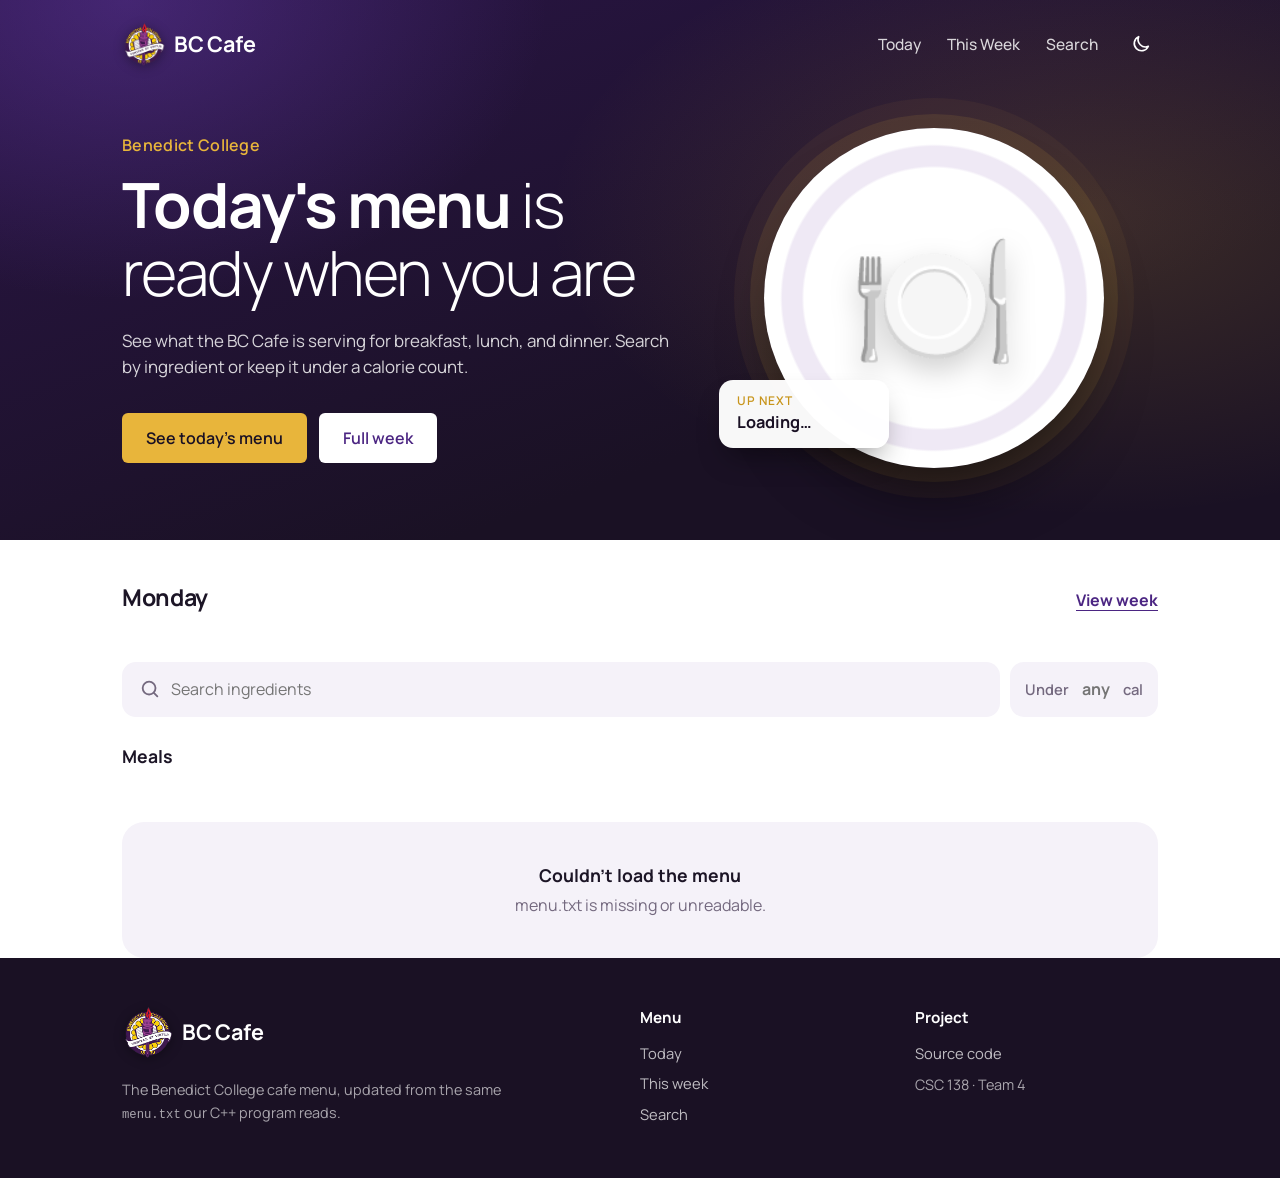
==== commit fb93d5c2: "Use the Benedict College seal as the site logo and favicon Co-Authored-By: Claude Opus 5.5 <noreply@" ====
--- a/site/index.html
+++ b/site/index.html
@@ -7,6 +7,8 @@
   <meta name="description" content="What the Benedict College cafe is serving today.">
   <meta name="theme-color" content="#1a1124">
   <link rel="preload" href="fonts/Manrope-Variable.woff" as="font" type="font/woff" crossorigin>
+  <link rel="icon" type="image/png" href="img/bc-logo.png">
+  <link rel="apple-touch-icon" href="img/bc-logo.png">
   <link rel="stylesheet" href="style.css">
   <script>
     try { var t = localStorage.getItem("bc-theme"); if (t) document.documentElement.dataset.theme = t; } catch (e) {}
@@ -17,7 +19,7 @@
   <header class="hero" id="top">
     <nav class="nav wrap">
       <a class="brand" href="#top" aria-label="BC Cafe home">
-        <svg viewBox="0 0 24 24" aria-hidden="true"><path d="M4 9h13v4a6 6 0 0 1-6 6H10a6 6 0 0 1-6-6V9Zm13 1h1.5a2.5 2.5 0 0 1 0 5H17" fill="none" stroke="currentColor" stroke-width="2" stroke-linejoin="round"/><path d="M8 3c0 1.5 1.5 1.5 1.5 3M12 3c0 1.5 1.5 1.5 1.5 3" fill="none" stroke="currentColor" stroke-width="1.8" stroke-linecap="round"/></svg>
+        <img class="logo" src="img/bc-logo.png" alt="" width="44" height="44">
         <span>BC Cafe</span>
       </a>
       <div class="nav-links">
@@ -95,7 +97,7 @@
     <div class="wrap footer-grid">
       <div>
         <a class="brand" href="#top">
-          <svg viewBox="0 0 24 24" aria-hidden="true"><path d="M4 9h13v4a6 6 0 0 1-6 6H10a6 6 0 0 1-6-6V9Zm13 1h1.5a2.5 2.5 0 0 1 0 5H17" fill="none" stroke="currentColor" stroke-width="2" stroke-linejoin="round"/></svg>
+        <img class="logo" src="img/bc-logo.png" alt="" width="44" height="44">
           <span>BC Cafe</span>
         </a>
         <p class="muted">The Benedict College cafe menu, updated from the same <code>menu.txt</code> our C++ program reads.</p>
--- a/site/style.css
+++ b/site/style.css
@@ -99,7 +99,8 @@
   font-size: 1.35rem;
   letter-spacing: -.01em;
 }
-.brand svg { width: 28px; height: 28px; color: var(--gold); }
+.brand .logo { width: 44px; height: 44px; filter: drop-shadow(0 2px 6px rgba(0,0,0,.35)); }
+.brand span { line-height: 1.1; }
 .nav-links { display: flex; align-items: center; gap: 26px; }
 .nav-links a {
   text-decoration: none;
@@ -488,7 +489,8 @@
   grid-template-columns: 2fr 1fr 1fr;
   gap: 32px;
 }
-.footer .brand svg { color: var(--gold); }
+.footer .brand { margin-bottom: 4px; }
+.footer .brand .logo { width: 52px; height: 52px; }
 .footer h4 { margin: 0 0 12px; font-size: .95rem; }
 .footer a:not(.brand) { display: block; text-decoration: none; opacity: .72; margin-bottom: 8px; font-size: .92rem; }
 .footer a:hover { opacity: 1; }
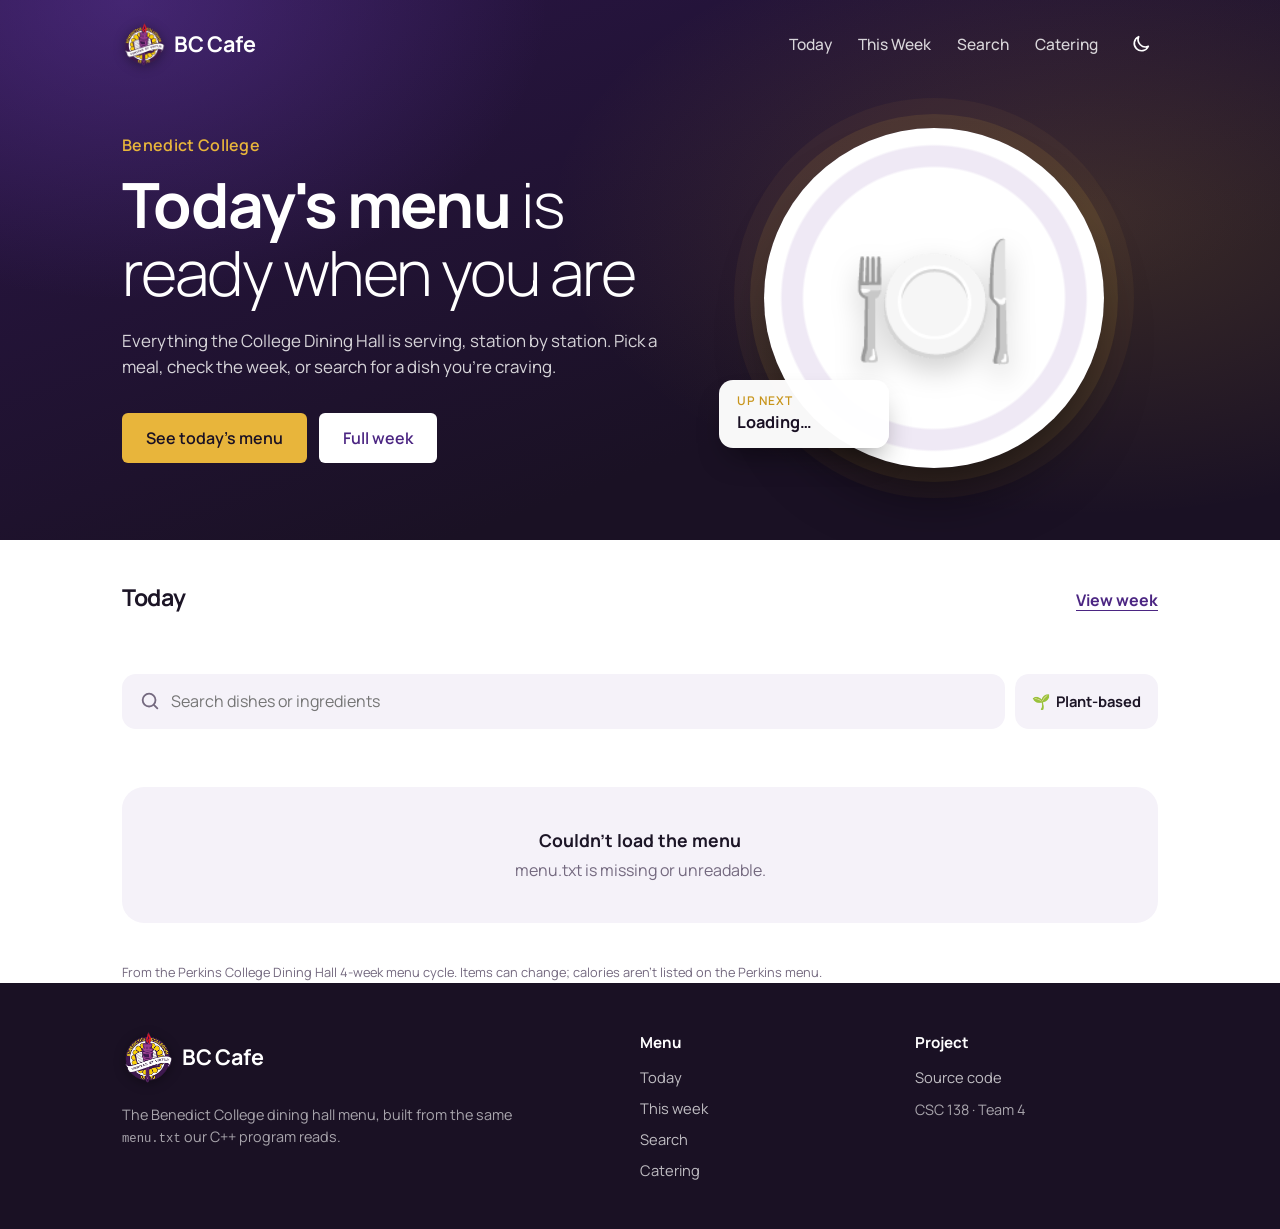
==== commit 5498a2e5: "Use the real Perkins dining hall menu and add catering page - Transcribe the 4-week Perkins College " ====
--- a/site/index.html
+++ b/site/index.html
@@ -4,7 +4,7 @@
   <meta charset="utf-8">
   <meta name="viewport" content="width=device-width, initial-scale=1, viewport-fit=cover">
   <title>BC Cafe Menu</title>
-  <meta name="description" content="What the Benedict College cafe is serving today.">
+  <meta name="description" content="What the Benedict College dining hall is serving today.">
   <meta name="theme-color" content="#1a1124">
   <link rel="preload" href="fonts/Manrope-Variable.woff" as="font" type="font/woff" crossorigin>
   <link rel="icon" type="image/png" href="img/bc-logo.png">
@@ -18,7 +18,7 @@
   <!-- HERO -->
   <header class="hero" id="top">
     <nav class="nav wrap">
-      <a class="brand" href="#top" aria-label="BC Cafe home">
+      <a class="brand" href="index.html" aria-label="BC Cafe home">
         <img class="logo" src="img/bc-logo.png" alt="" width="44" height="44">
         <span>BC Cafe</span>
       </a>
@@ -26,6 +26,7 @@
         <a href="#menu" data-jump="today">Today</a>
         <a href="#menu" data-jump="week">This Week</a>
         <a href="#menu" data-jump="search">Search</a>
+        <a href="catering.html">Catering</a>
         <button class="icon-btn" id="themeBtn" type="button" aria-label="Toggle dark mode">
           <svg viewBox="0 0 24 24" aria-hidden="true"><path d="M20 14.5A8 8 0 0 1 9.5 4a8 8 0 1 0 10.5 10.5Z" fill="none" stroke="currentColor" stroke-width="1.8" stroke-linejoin="round"/></svg>
         </button>
@@ -36,7 +37,7 @@
       <div class="hero-copy">
         <p class="kicker" id="heroDate">Benedict College</p>
         <h1><strong>Today's menu</strong> is<br>ready when you are</h1>
-        <p class="lede">See what the BC Cafe is serving for breakfast, lunch, and dinner. Search by ingredient or keep it under a calorie count.</p>
+        <p class="lede">Everything the College Dining Hall is serving, station by station. Pick a meal, check the week, or search for a dish you're craving.</p>
         <div class="hero-actions">
           <a class="btn btn-gold" href="#menu" data-jump="today">See today's menu</a>
           <a class="btn btn-ghost" href="#menu" data-jump="week">Full week</a>
@@ -54,59 +55,58 @@
   </header>
 
   <main id="menu" class="wrap">
-    <!-- Featured banner (like the app's promo card) -->
+    <!-- Featured banner -->
     <section class="feature" id="feature" hidden>
       <div class="feature-copy">
-        <p class="feature-label" id="featureLabel">Today's lunch</p>
+        <p class="feature-label" id="featureLabel">Plant-based pick</p>
         <h2 id="featureName">—</h2>
         <button class="pill-light" id="featureBtn" type="button">View details</button>
       </div>
       <div class="feature-art" id="featureArt" aria-hidden="true"></div>
     </section>
 
-    <!-- Day picker -->
+    <!-- Rotation week -->
     <div class="section-head">
-      <h2 id="dayTitle">Monday</h2>
+      <h2 id="dayTitle">Today</h2>
       <button class="link-btn" id="weekToggle" type="button">View week</button>
     </div>
+    <div class="weeks" id="weekTabs" role="tablist" aria-label="Menu cycle week"></div>
     <div class="days" id="dayTabs" role="tablist" aria-label="Day of the week"></div>
 
-    <!-- Search + calories -->
+    <!-- Search + vegetarian -->
     <div class="filters">
       <label class="search">
         <svg viewBox="0 0 24 24" aria-hidden="true"><circle cx="11" cy="11" r="7" fill="none" stroke="currentColor" stroke-width="2"/><path d="m20 20-3.5-3.5" stroke="currentColor" stroke-width="2" stroke-linecap="round"/></svg>
-        <input id="search" type="search" placeholder="Search ingredients" autocomplete="off" aria-label="Search ingredient">
+        <input id="search" type="search" placeholder="Search dishes or ingredients" autocomplete="off" aria-label="Search dishes or ingredients">
       </label>
-      <label class="cal-filter">
-        <span>Under</span>
-        <input id="maxCal" type="number" min="10" max="1000" step="50" placeholder="any" aria-label="Maximum calories">
-        <span>cal</span>
-      </label>
+      <button class="toggle" id="vegToggle" type="button" aria-pressed="false">
+        <span aria-hidden="true">🌱</span> Plant-based
+      </button>
     </div>
 
     <!-- Meal chips -->
-    <div class="section-head small">
-      <h3>Meals</h3>
-    </div>
     <div class="chips" id="mealChips"></div>
 
     <div id="results" aria-live="polite"></div>
+
+    <p class="source-note">From the Perkins College Dining Hall 4-week menu cycle. Items can change; calories aren't listed on the Perkins menu.</p>
   </main>
 
   <footer class="footer">
     <div class="wrap footer-grid">
       <div>
-        <a class="brand" href="#top">
-        <img class="logo" src="img/bc-logo.png" alt="" width="44" height="44">
+        <a class="brand" href="index.html">
+          <img class="logo" src="img/bc-logo.png" alt="" width="44" height="44">
           <span>BC Cafe</span>
         </a>
-        <p class="muted">The Benedict College cafe menu, updated from the same <code>menu.txt</code> our C++ program reads.</p>
+        <p class="muted">The Benedict College dining hall menu, built from the same <code>menu.txt</code> our C++ program reads.</p>
       </div>
       <div>
         <h4>Menu</h4>
         <a href="#menu" data-jump="today">Today</a>
         <a href="#menu" data-jump="week">This week</a>
         <a href="#menu" data-jump="search">Search</a>
+        <a href="catering.html">Catering</a>
       </div>
       <div>
         <h4>Project</h4>
@@ -116,23 +116,27 @@
     </div>
   </footer>
 
-  <!-- Mobile bottom nav (like the app) -->
+  <!-- Mobile bottom nav -->
   <nav class="bottom-nav" aria-label="Quick navigation">
-    <button type="button" data-jump="today" class="active" aria-label="Today">
+    <button type="button" data-jump="today" class="active">
       <svg viewBox="0 0 24 24" aria-hidden="true"><path d="M4 11 12 4l8 7v8a1 1 0 0 1-1 1h-4v-6H9v6H5a1 1 0 0 1-1-1v-8Z" fill="none" stroke="currentColor" stroke-width="1.8" stroke-linejoin="round"/></svg>
       <span>Today</span>
     </button>
-    <button type="button" data-jump="week" aria-label="This week">
+    <button type="button" data-jump="week">
       <svg viewBox="0 0 24 24" aria-hidden="true"><rect x="4" y="5" width="16" height="15" rx="2" fill="none" stroke="currentColor" stroke-width="1.8"/><path d="M4 10h16M9 3v4M15 3v4" stroke="currentColor" stroke-width="1.8" stroke-linecap="round"/></svg>
       <span>Week</span>
     </button>
-    <button type="button" data-jump="search" aria-label="Search">
+    <button type="button" data-jump="search">
       <svg viewBox="0 0 24 24" aria-hidden="true"><circle cx="11" cy="11" r="7" fill="none" stroke="currentColor" stroke-width="1.8"/><path d="m20 20-3.5-3.5" stroke="currentColor" stroke-width="1.8" stroke-linecap="round"/></svg>
       <span>Search</span>
     </button>
+    <a href="catering.html">
+      <svg viewBox="0 0 24 24" aria-hidden="true"><path d="M3 17h18M5 17a7 7 0 0 1 14 0M12 7V5M10 5h4" fill="none" stroke="currentColor" stroke-width="1.8" stroke-linecap="round"/></svg>
+      <span>Catering</span>
+    </a>
   </nav>
 
-  <!-- Item detail sheet (like the app's detail screen) -->
+  <!-- Item detail sheet -->
   <div class="sheet-backdrop" id="sheetBackdrop" hidden></div>
   <section class="sheet" id="sheet" role="dialog" aria-modal="true" aria-labelledby="sheetName" hidden>
     <div class="sheet-art" id="sheetArt">
@@ -143,18 +147,23 @@
     <div class="sheet-body">
       <h2 id="sheetName">—</h2>
       <p class="sheet-meta" id="sheetMeta"></p>
-      <h3>Calories</h3>
-      <div class="cal-meter"><div class="cal-fill" id="sheetCalFill"></div></div>
-      <p class="cal-note" id="sheetCalNote"></p>
-      <h3>Ingredients</h3>
+      <div class="sheet-tags" id="sheetTags"></div>
+      <div id="sheetCalBlock" hidden>
+        <h3>Calories</h3>
+        <div class="cal-meter"><div class="cal-fill" id="sheetCalFill"></div></div>
+      </div>
+      <h3 id="sheetListTitle">Ingredients</h3>
       <ul class="sheet-ingredients" id="sheetIngredients"></ul>
+      <h3>When it's served</h3>
+      <p class="sheet-when" id="sheetWhenList"></p>
       <div class="sheet-bar">
-        <span id="sheetWhen">—</span>
-        <strong id="sheetCal">— cal</strong>
+        <span id="sheetStation">—</span>
+        <strong id="sheetCal"></strong>
       </div>
     </div>
   </section>
 
+  <script src="menu-data.js"></script>
   <script src="app.js"></script>
 </body>
 </html>
--- a/site/style.css
+++ b/site/style.css
@@ -636,3 +636,246 @@
 @media (prefers-reduced-motion: reduce) {
   * { transition: none !important; scroll-behavior: auto !important; }
 }
+
+/* ============ Real menu: weeks, stations, sides ============ */
+.grid { grid-template-columns: repeat(auto-fill, minmax(min(100%, 330px), 1fr)); }
+
+.weeks { display: flex; gap: 8px; flex-wrap: wrap; margin: 0 0 12px; }
+.week-tab {
+  border: 1px solid var(--line);
+  background: var(--card);
+  color: var(--text);
+  border-radius: 999px;
+  padding: 7px 14px;
+  font-weight: 700;
+  font-size: .88rem;
+  cursor: pointer;
+  display: inline-flex;
+  align-items: center;
+  gap: 8px;
+}
+.week-tab[aria-selected="true"] { background: var(--text); color: var(--bg); border-color: var(--text); }
+.now {
+  font-size: .66rem;
+  font-weight: 800;
+  text-transform: uppercase;
+  letter-spacing: .06em;
+  background: var(--gold);
+  color: #1a1124;
+  border-radius: 999px;
+  padding: 2px 7px;
+}
+
+.toggle {
+  flex: none;
+  border: 1px solid transparent;
+  background: var(--surface);
+  color: var(--text);
+  border-radius: 14px;
+  padding: 0 16px;
+  font-weight: 700;
+  font-size: .92rem;
+  cursor: pointer;
+  display: inline-flex;
+  align-items: center;
+  gap: 6px;
+}
+.toggle[aria-pressed="true"] { background: #e3f3e8; color: #1d5b32; border-color: #9fd3b0; }
+:root[data-theme="dark"] .toggle[aria-pressed="true"] { background: #183524; color: #a6e3bb; border-color: #2f6b45; }
+@media (prefers-color-scheme: dark) { :root:not([data-theme="light"]) .toggle[aria-pressed="true"] { background: #183524; color: #a6e3bb; border-color: #2f6b45; } }
+@media (max-width: 420px) { .toggle { padding: 0 12px; font-size: 0; gap: 0; } .toggle span { font-size: 1.15rem; } }
+
+#mealChips { margin-top: 18px; }
+
+.station-block { margin-top: 30px; }
+.station-head { display: flex; align-items: center; gap: 12px; margin-bottom: 12px; }
+.station-head h3 { margin: 0; font-size: 1.12rem; font-weight: 800; letter-spacing: -.01em; }
+.station-head p { margin: 0; color: var(--muted); font-size: .85rem; font-weight: 500; }
+.station-ico {
+  width: 42px; height: 42px;
+  flex: none;
+  border-radius: 12px;
+  display: grid;
+  place-items: center;
+  font-size: 1.3rem;
+  background: var(--chip);
+}
+.station-count { margin-left: auto; color: var(--muted); font-size: .85rem; }
+
+.badges { display: flex; gap: 6px; flex-wrap: wrap; min-height: 4px; }
+.badge {
+  display: inline-block;
+  font-size: .7rem;
+  font-weight: 700;
+  padding: 2px 8px;
+  border-radius: 999px;
+  background: var(--chip);
+  color: var(--muted);
+  white-space: nowrap;
+}
+.badge.veg { background: #e3f3e8; color: #1d6b38; }
+:root[data-theme="dark"] .badge.veg { background: #183524; color: #a6e3bb; }
+@media (prefers-color-scheme: dark) { :root:not([data-theme="light"]) .badge.veg { background: #183524; color: #a6e3bb; } }
+.item-when { font-size: .78rem; color: var(--muted); font-weight: 600; }
+.item .plus { font-weight: 800; font-size: 1.05rem; line-height: 1; }
+
+.sides {
+  display: flex;
+  flex-wrap: wrap;
+  gap: 8px;
+  align-items: center;
+  margin-top: 14px;
+  padding: 14px;
+  background: var(--surface);
+  border-radius: var(--radius);
+}
+.sides-label {
+  font-size: .72rem;
+  font-weight: 800;
+  text-transform: uppercase;
+  letter-spacing: .1em;
+  color: var(--muted);
+  margin-right: 4px;
+}
+.side-chip {
+  border: 1px solid var(--line);
+  background: var(--card);
+  color: var(--text);
+  border-radius: 999px;
+  padding: 6px 12px;
+  font-size: .85rem;
+  font-weight: 600;
+  cursor: pointer;
+}
+.side-chip:hover { border-color: var(--accent); }
+
+.group-title {
+  margin: 44px 0 14px;
+  font-size: 1.3rem;
+  font-weight: 800;
+  letter-spacing: -.015em;
+  display: flex;
+  flex-wrap: wrap;
+  align-items: baseline;
+  gap: 4px 12px;
+}
+.group-title span { font-size: .85rem; font-weight: 600; color: var(--muted); letter-spacing: 0; }
+.station-grid {
+  display: grid;
+  gap: 14px;
+  grid-template-columns: repeat(auto-fill, minmax(min(100%, 300px), 1fr));
+  align-items: start;
+}
+.station-tile {
+  background: var(--card);
+  border: 1px solid var(--line);
+  border-radius: var(--radius);
+  padding: 16px;
+  box-shadow: var(--shadow);
+}
+.tile-list { list-style: none; margin: 0; padding: 0; display: grid; gap: 2px; }
+.tile-list button {
+  width: 100%;
+  display: flex;
+  align-items: center;
+  gap: 10px;
+  background: none;
+  border: 0;
+  color: var(--text);
+  text-align: left;
+  padding: 8px 8px;
+  border-radius: 10px;
+  cursor: pointer;
+  font-weight: 600;
+  font-size: .94rem;
+}
+.tile-list button:hover { background: var(--surface); }
+.tile-name { flex: 1; min-width: 0; }
+.tile-sides { margin: 8px 8px 0; font-size: .84rem; color: var(--muted); }
+
+.week-grid {
+  display: grid;
+  gap: 14px;
+  grid-template-columns: repeat(auto-fill, minmax(min(100%, 250px), 1fr));
+  margin-top: 8px;
+}
+.week-day {
+  display: flex;
+  flex-direction: column;
+  justify-content: flex-start;
+  align-items: stretch;
+  text-align: left;
+  background: var(--card);
+  border: 1px solid var(--line);
+  border-radius: var(--radius);
+  padding: 16px;
+  color: var(--text);
+  cursor: pointer;
+  box-shadow: var(--shadow);
+  transition: transform .15s ease, border-color .15s ease;
+}
+.week-day:hover { transform: translateY(-2px); border-color: var(--accent); }
+.week-day.is-today { border-color: var(--gold); box-shadow: 0 0 0 2px var(--gold); }
+.week-day h3 { margin: 0 0 8px; font-size: 1.1rem; display: flex; align-items: center; gap: 8px; }
+.wk-meal { margin-top: 10px; }
+.wk-label { font-size: .7rem; font-weight: 800; text-transform: uppercase; letter-spacing: .1em; color: var(--muted); }
+.wk-meal ul { list-style: none; margin: 4px 0 0; padding: 0; font-size: .9rem; font-weight: 600; display: grid; gap: 2px; }
+
+.hint { color: var(--muted); font-size: .9rem; margin: 18px 0 4px; }
+.source-note { color: var(--muted); font-size: .8rem; margin: 40px 0 0; }
+.search-grid { margin-top: 10px; }
+
+.sheet-tags { display: flex; gap: 6px; flex-wrap: wrap; margin-top: 10px; }
+.sheet-tags:empty { display: none; }
+.sheet-when { margin: 0; color: var(--muted); font-weight: 600; font-size: .92rem; }
+.muted-li { background: none !important; color: var(--muted); font-weight: 500 !important; padding-left: 0 !important; }
+
+.bottom-nav a {
+  color: var(--muted);
+  display: grid;
+  justify-items: center;
+  gap: 2px;
+  font-size: .7rem;
+  font-weight: 700;
+  padding: 6px 14px;
+  border-radius: 14px;
+  text-decoration: none;
+}
+@media (max-width: 719px) { .bottom-nav button { padding: 6px 14px; } }
+
+/* ============ Catering page ============ */
+.hero-short { padding-bottom: 64px; }
+.cater-hero { padding-top: 24px; }
+.cater-hero .lede { max-width: 34em; }
+.nav-links a[aria-current="page"] { opacity: 1; color: var(--gold); }
+.cater-main { padding-bottom: 60px; }
+.order-card {
+  position: relative;
+  margin-top: -36px;
+  z-index: 2;
+  background: linear-gradient(120deg, var(--purple) 0%, #6a3bb0 100%);
+  color: #fff;
+  border-radius: 22px;
+  padding: 24px 26px;
+  box-shadow: 0 24px 40px -22px rgba(75, 37, 130, .7);
+}
+.order-card h2 { margin: 4px 0 10px; font-size: clamp(1.1rem, 2.6vw, 1.35rem); font-weight: 700; }
+.order-card ul { margin: 0; padding-left: 18px; display: grid; gap: 4px; font-size: .93rem; opacity: .92; }
+.guide-tabs { display: flex; gap: 8px; flex-wrap: wrap; margin-top: 36px; }
+.guide-tabs .week-tab { padding: 10px 18px; font-size: .95rem; }
+.guide-tagline { color: var(--muted); margin: 12px 0 0; font-weight: 500; }
+.cater-grid {
+  display: grid;
+  gap: 12px;
+  grid-template-columns: repeat(auto-fill, minmax(min(100%, 300px), 1fr));
+}
+.cater-card {
+  background: var(--card);
+  border: 1px solid var(--line);
+  border-radius: var(--radius);
+  padding: 16px 18px;
+  box-shadow: var(--shadow);
+}
+.cater-card h4 { margin: 0; font-size: 1.02rem; font-weight: 700; }
+.cater-card p { margin: 6px 0 0; color: var(--muted); font-size: .9rem; line-height: 1.5; }
+.bottom-nav a.active { color: var(--accent); }
